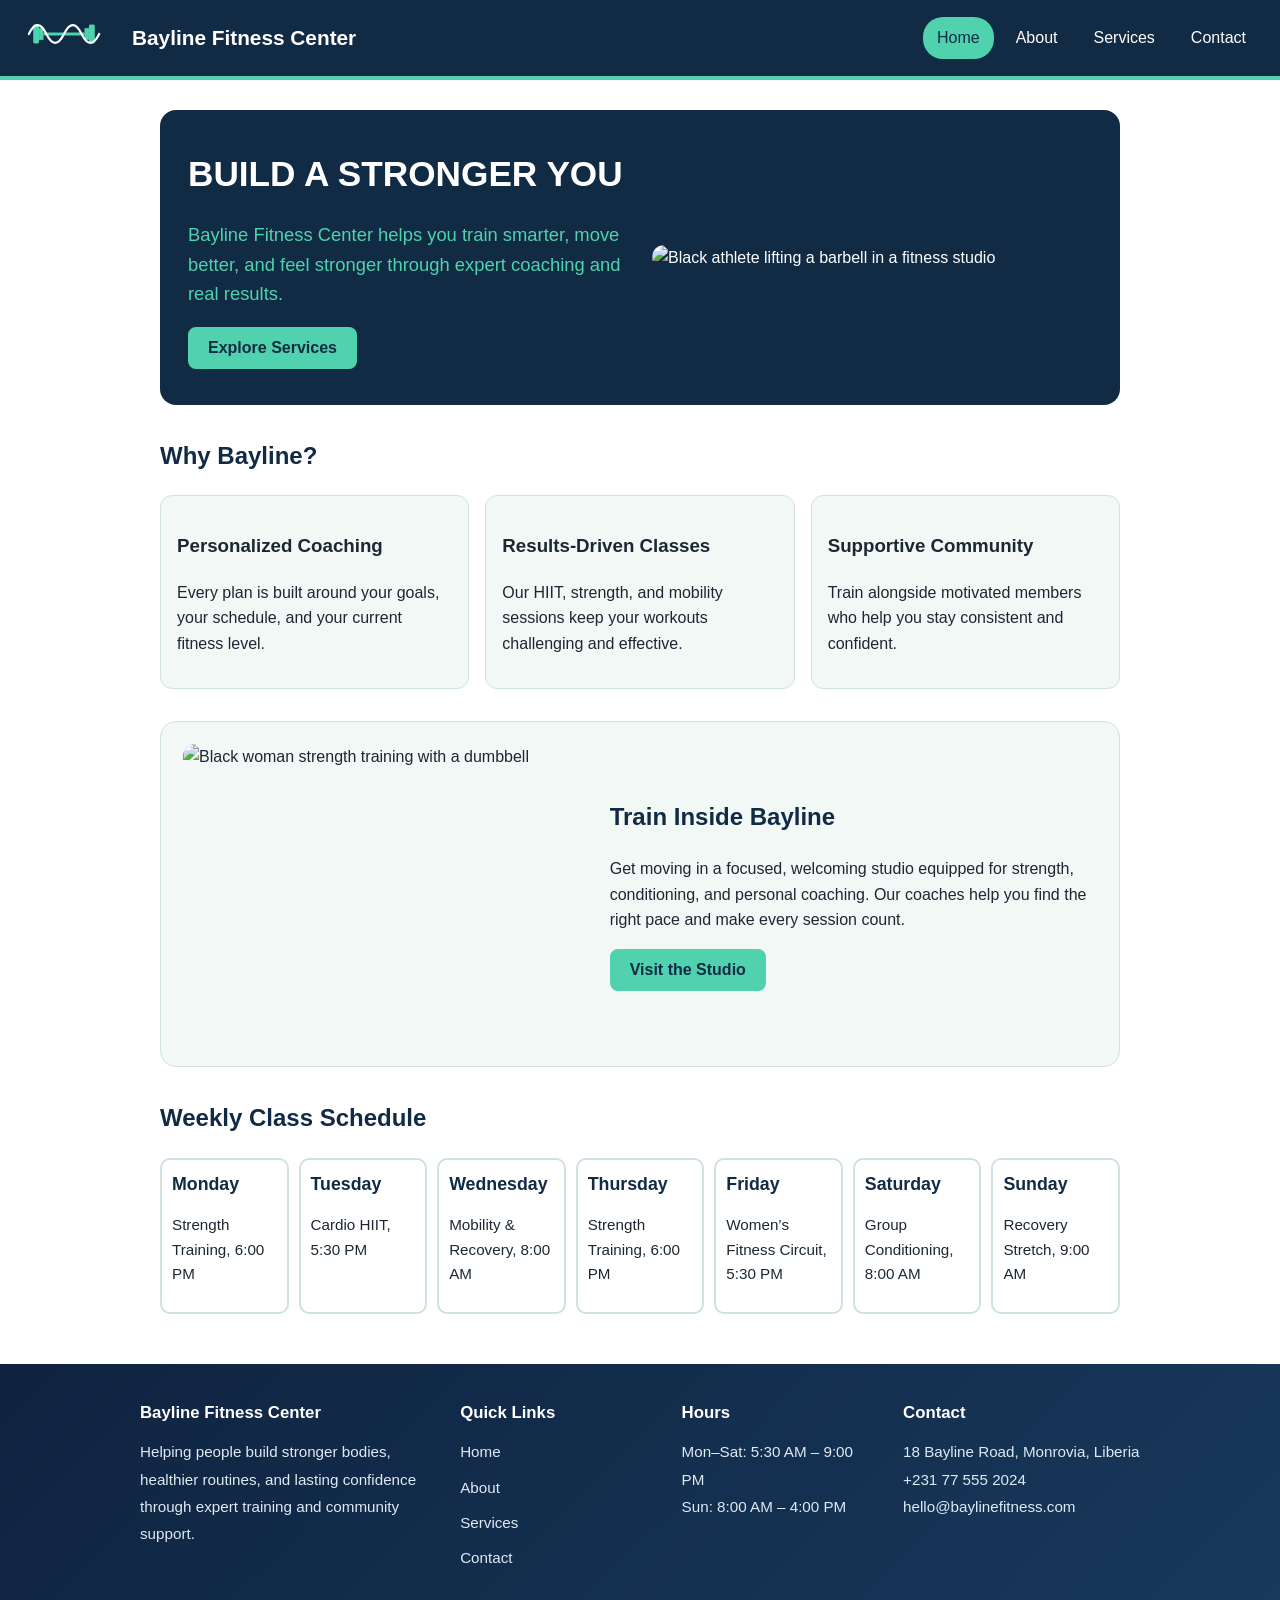
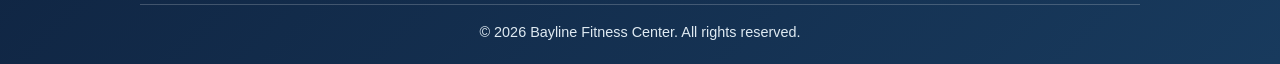
==== index.html @ 321b2f15 "first commit" ====
<!DOCTYPE html><!-- This is the document type declaration, which tells the browser that this is an HTML5 document. -->
<html lang="en"><!-- This is the opening tag of the HTML document, which specifies the language of the page as English. -->
<head>
<meta charset="UTF-8"><!-- This is the character encoding of the page, which specifies how the text is represented in bytes. -->
<meta name="viewport" content="width=device-width, initial-scale=1"><!-- This is the viewport meta tag, which controls how the page is displayed on different devices and screen sizes. -->
<title>Home | Bayline Fitness Center</title><!-- This is the title of the page, which appears in the browser tab and search results. -->
<link rel="stylesheet" href="css/styles.css"><!-- This is the link to the external CSS file, which contains the styles for the page. -->
</head>
<body><!-- This is the opening tag of the body section, which contains the visible content of the page. -->

  

<header><!-- This is the header section of the page, which contains the logo, brand name and navigation menu. -->
  <div class="bar">
    <a href="index.html"><img src="images/logo.svg" alt="Bayline Fitness Center logo: a wave line running through a dumbbell"></a><!-- This is the link to the home page, which contains the logo image and an alternative text for accessibility. -->
    <span class="brand">Bayline Fitness Center</span>
    <nav><ul><li><a href="index.html" class="active">Home</a></li><li><a href="about.html">About</a></li><li><a href="services.html">Services</a></li><li><a href="contact.html">Contact</a></li></ul></nav>
  </div>
</header> <!--The header section ends here. -->


<!-- This is the main content section of the page, which contains the hero section, cards, studio feature and schedule. -->
<main>
<section id="hero"><!-- This is the hero section of the page, which contains a heading, a paragraph, a button and an image. -->
  <div>
    <h1>BUILD A STRONGER YOU</h1><!-- This is the main heading of the page, which conveys the main message of the website. -->
    <p>Bayline Fitness Center helps you train smarter, move better, and feel stronger through expert coaching and real results.</p>
    <a class="btn" href="services.html">Explore Services</a>
  </div>
  <img src="https://images.pexels.com/photos/4720773/pexels-photo-4720773.jpeg?auto=compress&amp;cs=tinysrgb&amp;w=1200" alt="Black athlete lifting a barbell in a fitness studio">
</section> <!-- The hero section ends here. -->

<!-- This is the section that explains the benefits of choosing Bayline Fitness Center. -->
<h2>Why Bayline?</h2>
<div class="cards">
  <div class="card"><h3>Personalized Coaching</h3><p>Every plan is built around your goals, your schedule, and your current fitness level.</p></div>
  <div class="card"><h3>Results-Driven Classes</h3><p>Our HIIT, strength, and mobility sessions keep your workouts challenging and effective.</p></div>
  <div class="card"><h3>Supportive Community</h3><p>Train alongside motivated members who help you stay consistent and confident.</p></div>
</div><!-- The cards section ends here. -->


<!-- This is the studio feature section of the page, which contains an image and a description. -->
<section class="studio-feature" aria-labelledby="studio-heading">
  <img src="https://images.pexels.com/photos/30789702/pexels-photo-30789702.jpeg?auto=compress&amp;cs=tinysrgb&amp;w=1200" alt="Black woman strength training with a dumbbell">
  <div>
    <h2 id="studio-heading">Train Inside Bayline</h2>
    <p>Get moving in a focused, welcoming studio equipped for strength, conditioning, and personal coaching. Our coaches help you find the right pace and make every session count.</p>
    <a class="btn" href="contact.html">Visit the Studio</a>
  </div>
</section><!-- The studio feature section ends here. -->

<h2>Weekly Class Schedule</h2><!-- This is the schedule section of the page, which contains a list of classes for each day of the week. -->
<div class="schedule">
  <div class="day"><h3>Monday</h3><p>Strength Training, 6:00 PM</p></div>
  <div class="day"><h3>Tuesday</h3><p>Cardio HIIT, 5:30 PM</p></div>
  <div class="day"><h3>Wednesday</h3><p>Mobility & Recovery, 8:00 AM</p></div>
  <div class="day"><h3>Thursday</h3><p>Strength Training, 6:00 PM</p></div>
  <div class="day"><h3>Friday</h3><p>Women’s Fitness Circuit, 5:30 PM</p></div>
  <div class="day"><h3>Saturday</h3><p>Group Conditioning, 8:00 AM</p></div>
  <div class="day"><h3>Sunday</h3><p>Recovery Stretch, 9:00 AM</p></div>
</div><!-- The schedule section ends here. -->
</main><!-- The main content section ends here. -->

<footer><!-- This is the footer section of the page, which contains the brand information, quick links, hours and contact information. -->
  <div class="footer-inner">
    <div class="footer-brand">
      <h3>Bayline Fitness Center</h3>
      <p>Helping people build stronger bodies, healthier routines, and lasting confidence through expert training and community support.</p>
    </div>
    <div class="footer-links"><!-- This is the footer links section of the page, which contains the quick links to other pages. -->
      <h4>Quick Links</h4>
      <ul>
        <li><a href="index.html">Home</a></li>
        <li><a href="about.html">About</a></li>
        <li><a href="services.html">Services</a></li>
        <li><a href="contact.html">Contact</a></li>
      </ul>
    </div>
    <div class="footer-hours"><!-- This is the footer hours section of the page, which contains the hours of operation. -->
      <h4>Hours</h4>
      <p>Mon–Sat: 5:30 AM – 9:00 PM<br>Sun: 8:00 AM – 4:00 PM</p>
    </div>
    <div class="footer-contact"><!-- This is the footer contact section of the page, which contains the contact information. -->
      <h4>Contact</h4>
      <p>18 Bayline Road, Monrovia, Liberia<br>+231 77 555 2024<br>hello@baylinefitness.com</p>
    </div>
  </div>
  <div class="footer-bottom">© 2026 Bayline Fitness Center. All rights reserved.</div>
</footer><!-- The footer section ends here. -->
<script src="js/script.js"></script><!-- This is the script section of the page, which contains the JavaScript file that handles the form submission and validation. -->
</body>
</html>
---- css/styles.css ----
/* Bayline Fitness Center - styles.css */
/* This is the main stylesheet for the Bayline Fitness Center website, which defines the visual appearance and layout of the pages. */
:root { --navy: #122B45; --mint: #4FD2AD; --light: #f1f8f6; } /* CSS variables for color scheme: navy, mint, and light */
* { box-sizing: border-box; }/* Apply border-box sizing to all elements for consistent layout */
body { margin: 0; font-family: Arial, Helvetica, sans-serif; line-height: 1.6; color: #1b2733; }/* Set default body styles: no margin, font family, line height, and text color */

/* header and navigation (Flexbox) */
header { background: var(--navy); padding: 12px 20px; border-bottom: 4px solid var(--mint); }/* Set header styles: background color, padding, and bottom border */
.brand { color: #fff; font-size: 1.3rem; font-weight: bold; margin-right: auto; margin-left: 14px; }/* Set brand styles: text color, font size, font weight, and margins */
.bar { display: flex; justify-content: space-between; align-items: center; flex-wrap: wrap; gap: 10px; }/* Set bar styles: flex container, space between items, center alignment, wrap, and gap */
.bar img { height: 44px; }
nav ul { display: flex; gap: 8px; list-style: none; margin: 0; padding: 0; }/* Set navigation list styles: flex container, gap between items, no list style, no margin, and no padding */
nav a { display: block; color: #fff; text-decoration: none; padding: 8px 14px; border-radius: 20px; }/* Set navigation link styles: block display, text color, no text decoration, padding, and border radius */
nav a:hover, nav a:focus, nav a.active { background: var(--mint); color: var(--navy); outline: none; }/* Set navigation link hover, focus, and active styles: background color, text color, and no outline */

main { max-width: 1000px; margin: 0 auto; padding: 20px; }
h2 { color: var(--navy); margin-top: 32px; }
h2 + p { margin-top: 0; }  /* adjacent sibling combinator */

#hero { display: grid; grid-template-columns: 1fr 1fr; align-items: center; gap: 24px; background: var(--navy); color: #fff; padding: 36px 28px; border-radius: 16px; margin: 10px 0 20px; }/* Set hero section styles: grid layout, background color, text color, padding, border radius, and margin */
#hero img { width: 100%; height: auto; border-radius: 12px; }/* Set hero image styles: full width, auto height, and border radius */
#hero h1 { margin: 0 0 8px; font-size: 2.2rem; }/* Set hero heading styles: no margin, bottom margin, and font size */
#hero h1 + p { color: var(--mint); font-size: 1.15rem; }/* adjacent sibling combinator */

.btn { display: inline-block; background: var(--mint); color: var(--navy); border: 2px solid var(--mint); padding: 10px 18px; border-radius: 8px; font: bold 1rem Arial, sans-serif; text-decoration: none; cursor: pointer; }
.btn:hover, .btn:focus { background: var(--navy); color: var(--mint); outline: 3px solid var(--mint); outline-offset: 2px; }

/* studio feature (Grid) */
.studio-feature {
  display: grid;/* Set studio feature styles: grid container */
  grid-template-columns: minmax(0, 0.9fr) minmax(0, 1.1fr);/* Define two columns with flexible widths */
  align-items: center;/* Align items vertically in the center */
  gap: 28px;/* Set gap between grid items */
  margin: 32px 0;/* Set margin around the studio feature section */
  padding: 22px;/* Set padding inside the studio feature section */
  background: var(--light);/* Set background color for the studio feature section */
  border: 1px solid #cfe3de;/* Set border for the studio feature section */
  border-radius: 16px;/* Set border radius for rounded corners of the studio feature section */
}

/* studio feature image and heading */
.studio-feature img {
  display: block;/* Set studio feature image styles: block display */
  width: 100%;/* Set studio feature image width to 100% of its container */
  max-width: 100%;/* Set studio feature image maximum width to 100% of its container */
  height: 300px;/* Set studio feature image height to 300px */
  object-fit: cover;/* Set studio feature image object fit to cover, ensuring the image covers the entire area without distortion */
  object-position: center 30%;/* Set studio feature image object position to center horizontally and 30% vertically */
  border-radius: 12px;/* Set studio feature image border radius for rounded corners */
}

/* studio feature heading */
.studio-feature h2 { margin-top: 0; }/* Set studio feature heading styles: no top margin */

/* cards (Flexbox) */
.cards { display: flex; flex-wrap: wrap; gap: 16px; }/* Set cards container styles: flex container, wrap items, and gap between items */
.cards > .card { flex: 1 1 260px; }           /* child combinator */
.training-programs {
  display: grid;/* Set training programs container styles: grid container */
  grid-template-columns: repeat(3, minmax(0, 1fr));
  align-items: stretch;
}

.training-programs > .program-card { min-width: 0; }
.card { background: var(--light); border: 1px solid #cfe3de; border-radius: 12px; padding: 16px; }
.card img { width: 100%; height: auto; border-radius: 8px; }
.training-programs .program-card img {
  display: block;
  width: 100%;
  height: 220px;
  flex: 0 0 220px;
  object-fit: cover;
  object-position: center;
}
/* training program card details */
.wellness-gallery {
  display: grid;/* Set wellness gallery container styles: grid container */
  grid-template-columns: repeat(2, minmax(0, 1fr));/* Define two columns with flexible widths */
  gap: 16px;/* Set gap between grid items */
}

/* wellness gallery figure and figcaption */
.wellness-gallery figure {
  min-width: 0;/* Set minimum width for wellness gallery figure to 0 */
  margin: 0;/* Set margin for wellness gallery figure to 0 */
  overflow: hidden;/* Set overflow for wellness gallery figure to hidden to prevent content from overflowing */
  background: var(--light);/* Set background color for wellness gallery figure */
  border: 1px solid #cfe3de;/* Set border for wellness gallery figure */
  border-radius: 12px;/* Set border radius for wellness gallery figure for rounded corners */
}
.wellness-gallery img {
  display: block;/* Set wellness gallery image styles: block display */
  width: 100%;/* Set wellness gallery image width to 100% of its container */
  height: auto;/* Set wellness gallery image height to auto to maintain aspect ratio */
}
.wellness-gallery figcaption {
  padding: 10px 14px;/* Set wellness gallery figcaption padding */
  color: var(--navy);/* Set wellness gallery figcaption text color */
  font-weight: bold;/* Set wellness gallery figcaption font weight to bold */
}
.details { display: none; margin-top: 10px; padding: 10px; background: #fff; border-left: 4px solid var(--mint); }/* Set details box styles: hidden by default, margin, padding, background color, and left border */
.details.open { display: block; }/* Set details box styles when open: display block */

/* weekly schedule (Grid) */
.schedule { display: grid; grid-template-columns: repeat(7, 1fr); gap: 10px; }/* Set schedule container styles: grid container, seven equal columns, and gap between items */
.day { border: 2px solid #cfe3de; border-radius: 10px; padding: 10px; font-size: 0.95rem; }/* Set day box styles: border, border radius, padding, and font size */
.day h3 { margin: 0 0 6px; color: var(--navy); }/* Set day heading styles: no top margin, bottom margin, and text color */
.day:hover { border-color: var(--mint); background: var(--light); }

/* form */
label { display: block; margin-top: 12px; font-weight: bold; }
input, select, textarea { width: 100%; padding: 10px; border: 1px solid #8fa7a0; border-radius: 6px; font: inherit; }
input:focus, select:focus, textarea:focus { outline: 3px solid var(--mint); }
#msg { font-weight: bold; color: #0b6b52; }

footer {
  background: linear-gradient(135deg, #0f2340 0%, #183a5d 100%);
  color: #eaf3f9;
  margin-top: 30px;
  padding: 36px 20px 20px;
}
.footer-inner {
  max-width: 1000px;
  margin: 0 auto;
  display: grid;
  grid-template-columns: 1.5fr 1fr 1fr 1.2fr;
  gap: 24px;
  align-items: start;
}
.footer-brand h3,
.footer-links h4,
.footer-hours h4,
.footer-contact h4 {
  margin: 0 0 12px;
  color: #fff;
  font-size: 1.05rem;
}
.footer-brand p,
.footer-links a,
.footer-hours p,
.footer-contact p {
  color: #dfeaf2;
  font-size: 0.95rem;
  line-height: 1.8;
  margin: 0;
}
.footer-links ul {
  list-style: none;
  padding: 0;
  margin: 0;
}
.footer-links li { margin-bottom: 8px; }
.footer-links a { text-decoration: none; }
.footer-links a:hover,
.footer-links a:focus { color: var(--mint); }
.footer-bottom {
  max-width: 1000px;
  margin: 24px auto 0;
  padding-top: 16px;
  border-top: 1px solid rgba(255,255,255,0.2);
  text-align: center;
  color: #dfeaf2;
  font-size: 0.9rem;
}

/* tablet */
@media (max-width: 900px) {
  .schedule { grid-template-columns: repeat(4, minmax(0, 1fr)); }
  .training-programs { grid-template-columns: repeat(2, minmax(0, 1fr)); }
  .footer-inner { grid-template-columns: repeat(2, minmax(0, 1fr)); }
}

/* mobile */
@media (max-width: 700px) {
  .bar { flex-direction: column; }
  nav { width: 100%; }
  nav ul { flex-wrap: wrap; justify-content: center; }
  nav a { padding: 10px 12px; }
  main { padding: 16px; }
  h2 { margin-top: 24px; }
  .cards > .card { flex-basis: 100%; }
  .schedule { grid-template-columns: repeat(2, 1fr); }
  .wellness-gallery { grid-template-columns: 1fr; }
  .training-programs { grid-template-columns: 1fr; }
  .training-programs .program-card img { height: auto; aspect-ratio: 4 / 3; }
  .studio-feature { grid-template-columns: 1fr; gap: 18px; padding: 16px; }
  .studio-feature img { height: 260px; }
  .footer-inner { grid-template-columns: 1fr; }
  #hero { grid-template-columns: 1fr; }
  .brand { margin: 0; }
  #hero { padding: 32px 18px; }
  #hero h1 { font-size: 1.7rem; }
  .btn { min-height: 44px; }
}

@media (max-width: 380px) {
  .schedule { grid-template-columns: 1fr; }
  nav ul { gap: 4px; }
  nav a { padding: 8px 10px; }
  #hero { padding: 24px 16px; }
}
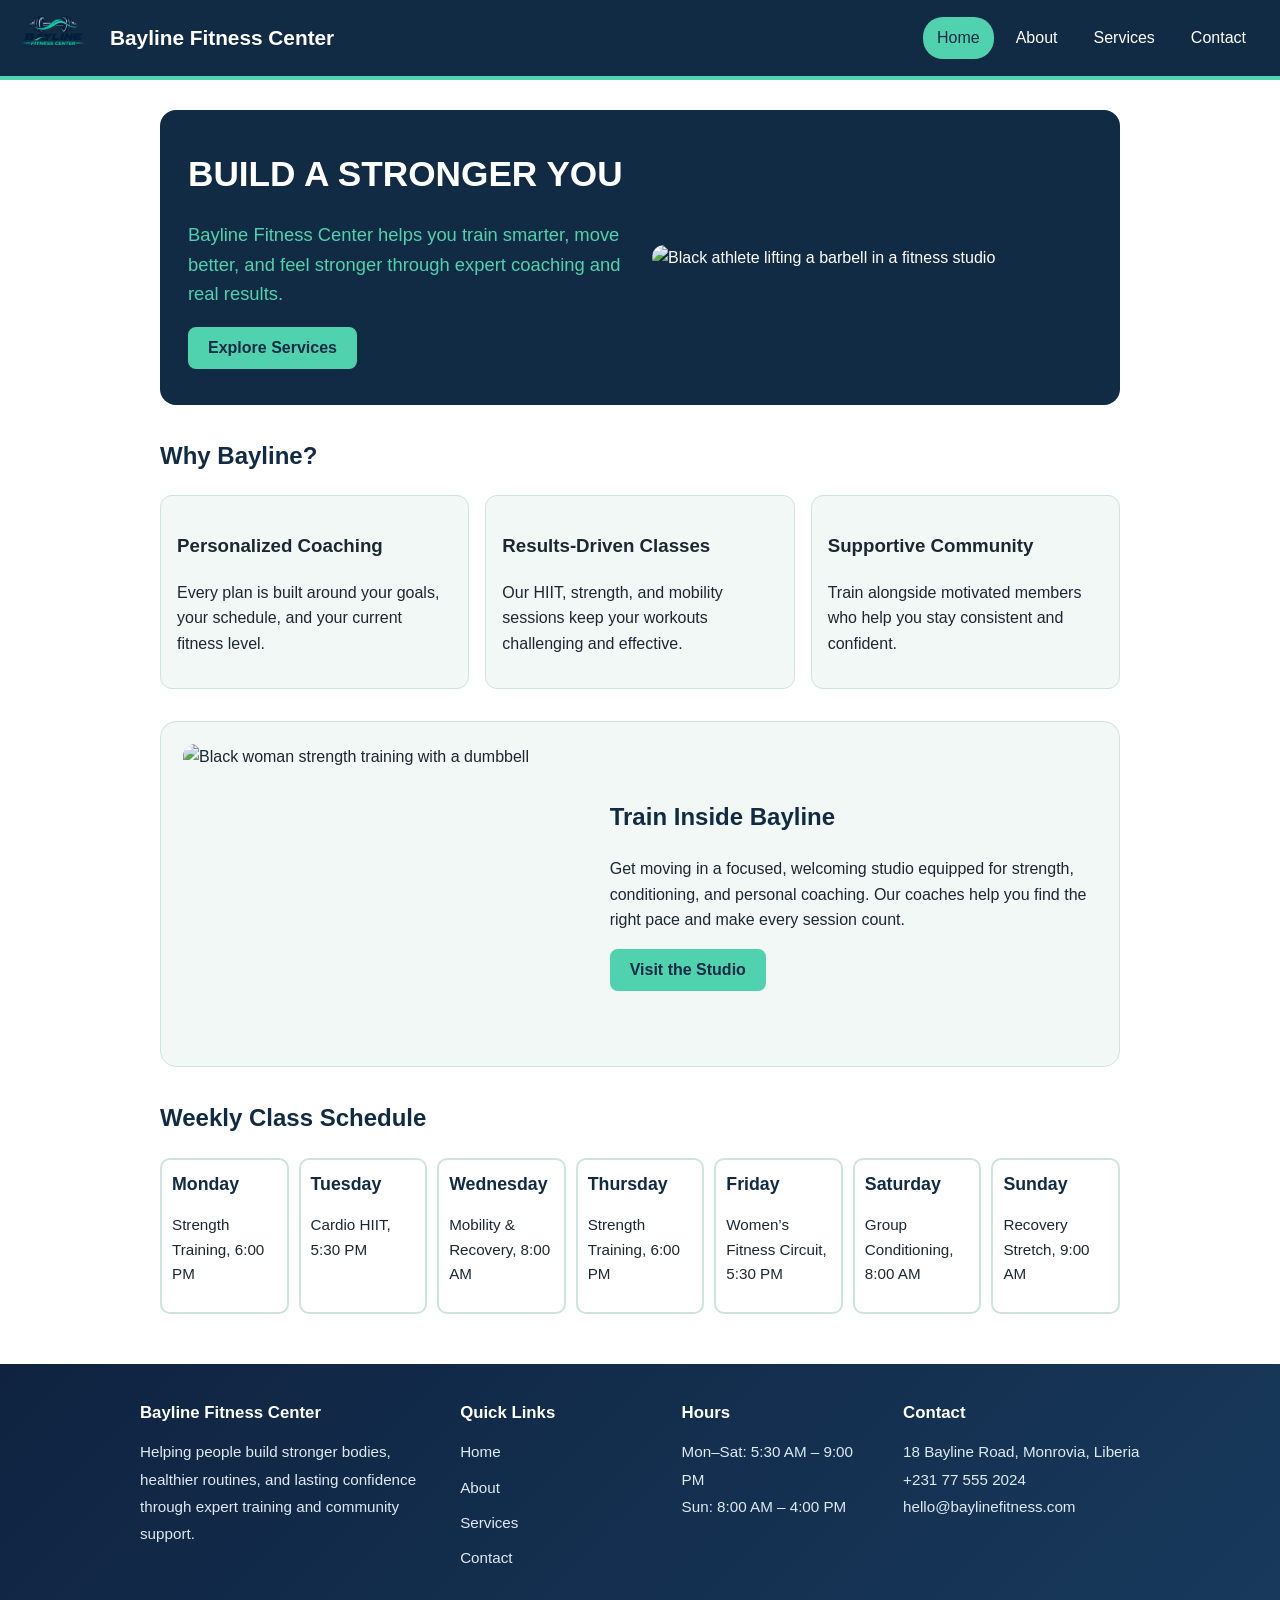
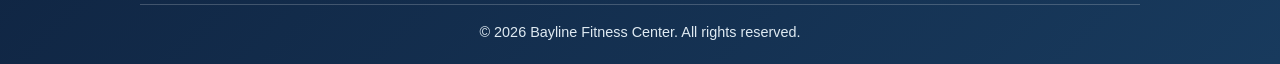
==== commit 43905889: "Replace Website Logo" ====
--- a/index.html
+++ b/index.html
@@ -12,7 +12,7 @@
 
 <header><!-- This is the header section of the page, which contains the logo, brand name and navigation menu. -->
   <div class="bar">
-    <a href="index.html"><img src="images/logo.svg" alt="Bayline Fitness Center logo: a wave line running through a dumbbell"></a><!-- This is the link to the home page, which contains the logo image and an alternative text for accessibility. -->
+    <a href="index.html"><img src="images/Bayline Fitness Wave Logo.png" alt="Bayline Fitness Center logo: a wave line running through a dumbbell"></a><!-- This is the link to the home page, which contains the logo image and an alternative text for accessibility. -->
     <span class="brand">Bayline Fitness Center</span>
     <nav><ul><li><a href="index.html" class="active">Home</a></li><li><a href="about.html">About</a></li><li><a href="services.html">Services</a></li><li><a href="contact.html">Contact</a></li></ul></nav>
   </div>
